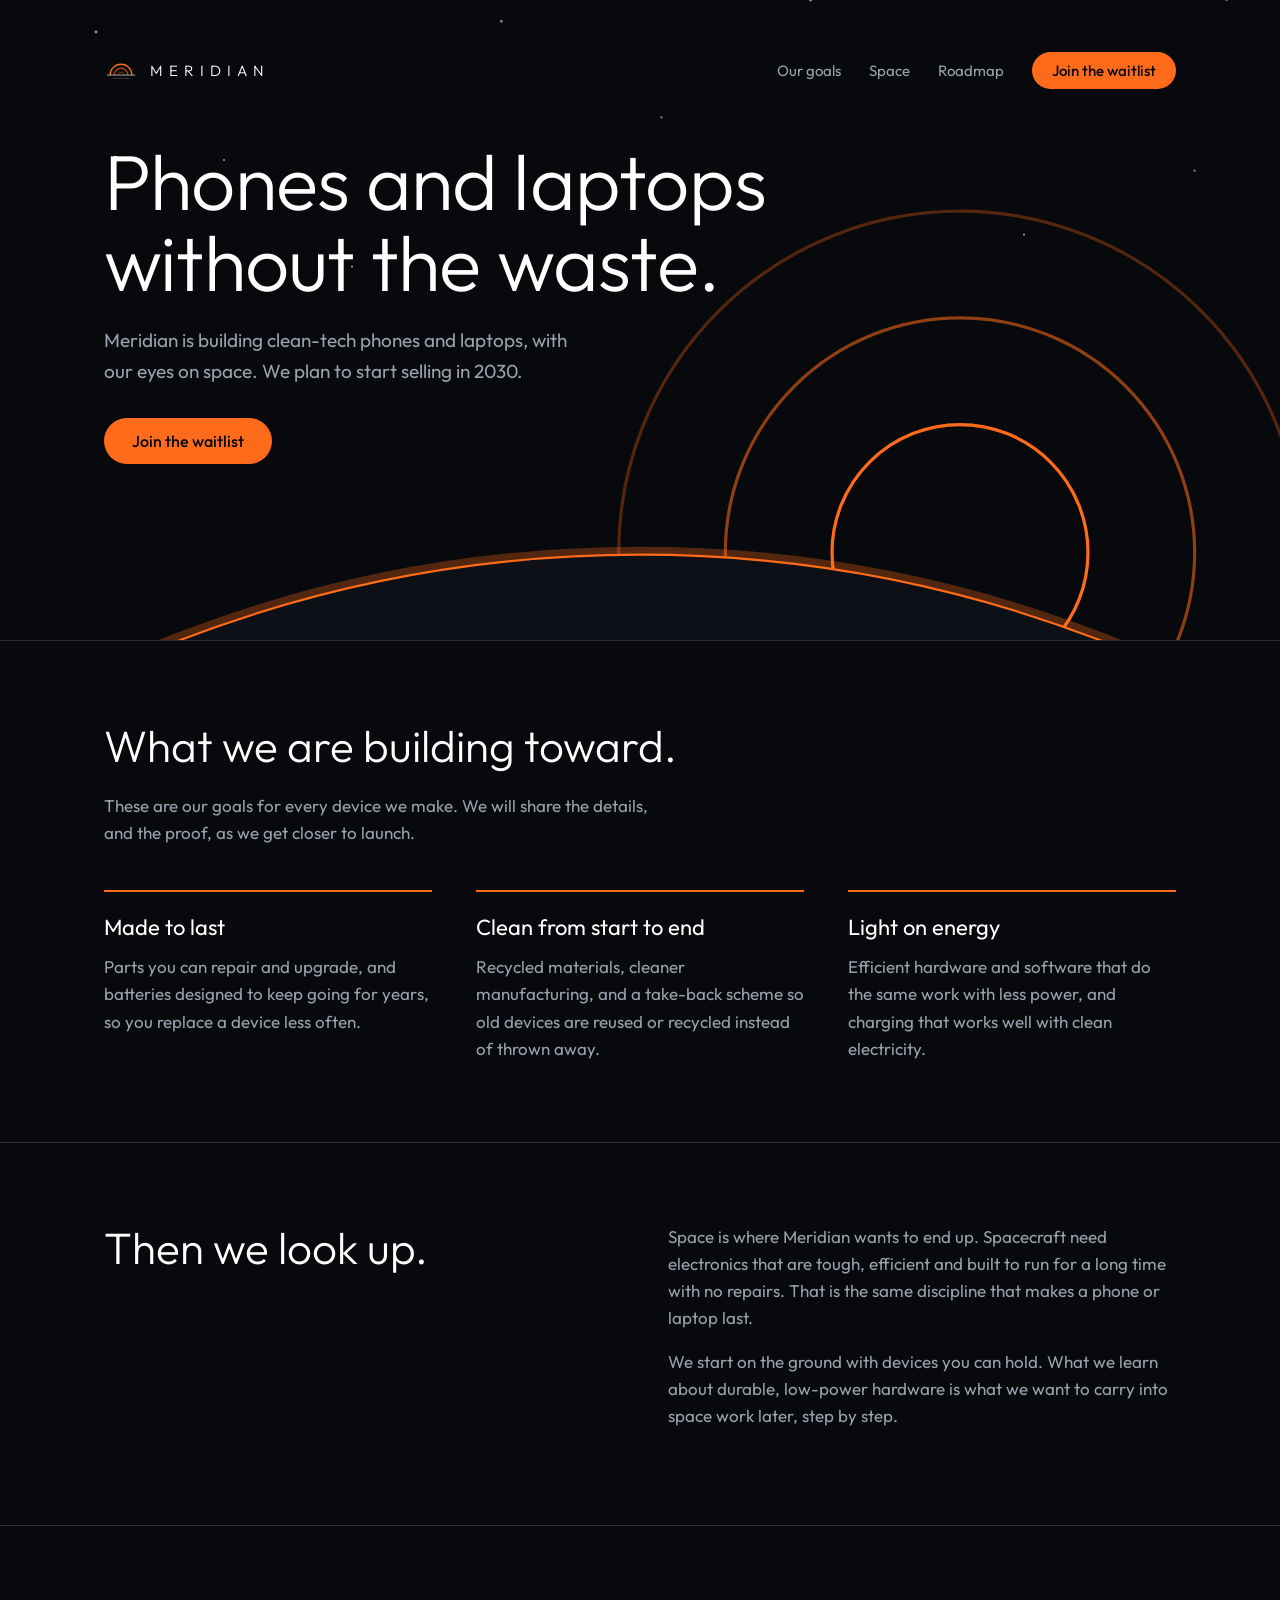
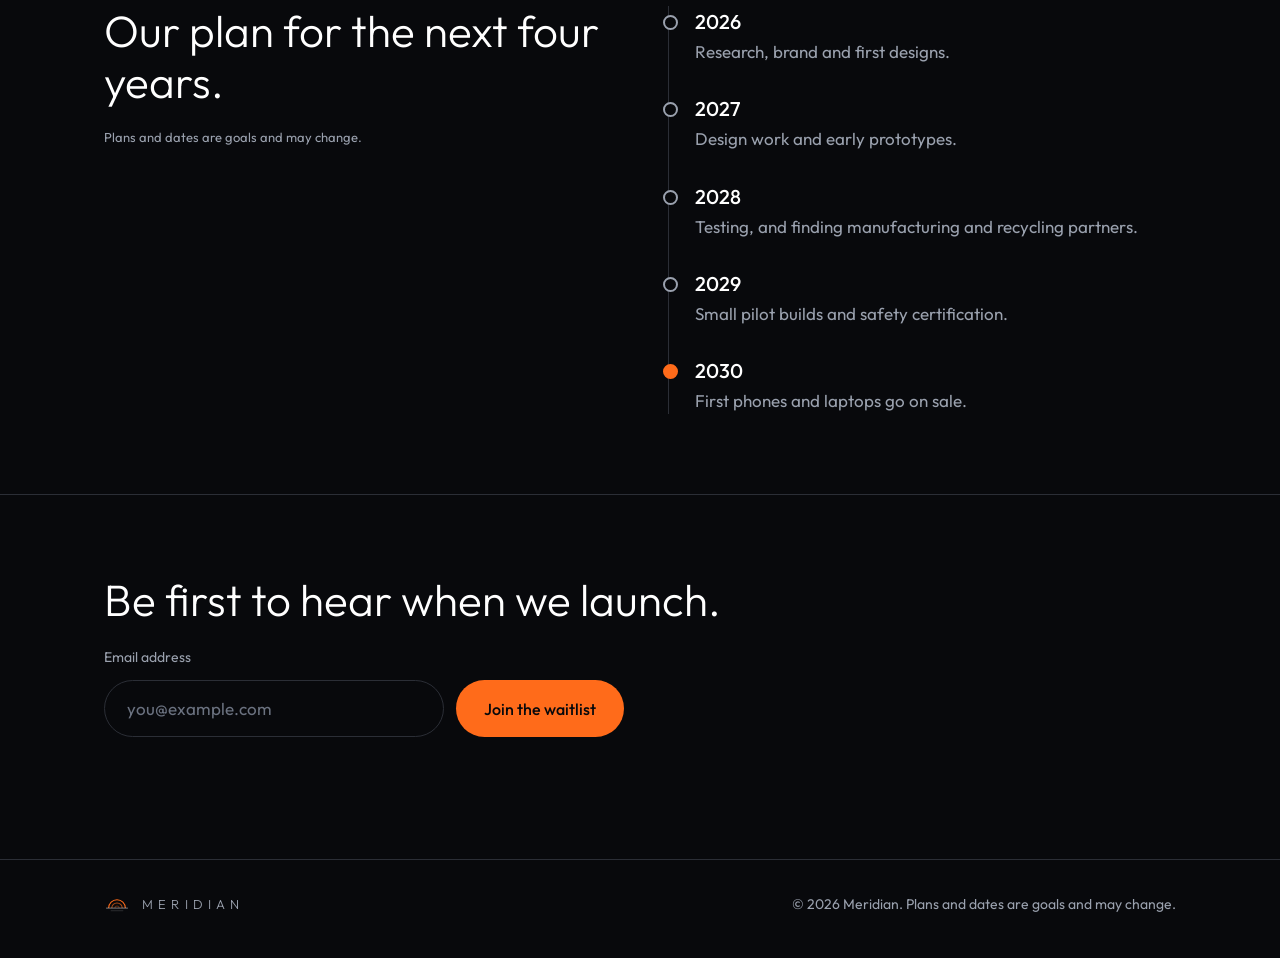
==== index.html @ 8d046bdb "Add files via upload" ====
<!doctype html>
<html lang="en">
<head>
<meta charset="utf-8">
<meta name="viewport" content="width=device-width, initial-scale=1, viewport-fit=cover">
<title>Meridian: clean-tech phones and laptops</title>
<meta name="description" content="Meridian is building clean-tech phones and laptops, with its eyes on space. First devices are planned for 2030.">
<link rel="icon" href="data:image/svg+xml,%3Csvg xmlns='http://www.w3.org/2000/svg' viewBox='0 0 100 100'%3E%3Crect width='100' height='100' rx='22' fill='%2308090C'/%3E%3Cpath d='M18 66A32 32 0 0 1 82 66' fill='none' stroke='%23FF6B1A' stroke-width='9'/%3E%3Cpath d='M34 66A16 16 0 0 1 66 66' fill='none' stroke='%23FF6B1A' stroke-opacity='.6' stroke-width='9'/%3E%3C/svg%3E">
<link rel="preconnect" href="https://fonts.googleapis.com">
<link rel="preconnect" href="https://fonts.gstatic.com" crossorigin>
<link href="https://fonts.googleapis.com/css2?family=Outfit:wght@300;400;500&display=swap" rel="stylesheet">
<style>
:root{--k:#08090C;--w:#fff;--o:#FF6B1A;--s:#9AA1AE;--line:#2B2E36;color-scheme:dark;box-sizing:border-box;padding-top:env(safe-area-inset-top,0px);padding-bottom:env(safe-area-inset-bottom,0px)}
html{scroll-padding-top:env(safe-area-inset-top,0px)}
*{box-sizing:border-box}
html{scroll-behavior:smooth}
body{margin:0;background:var(--k);color:var(--w);font:400 17px/1.6 'Outfit',system-ui,sans-serif}
a{color:inherit}
:focus-visible{outline:2px solid var(--o);outline-offset:3px}
.wrap{max-width:1120px;margin:0 auto;padding:0 24px}
.nav{display:flex;align-items:center;justify-content:space-between;padding:22px 0;position:relative;z-index:2}
.brand{display:flex;align-items:center;gap:12px;text-decoration:none;font-weight:300;letter-spacing:.4em;font-size:15px}
.brand svg{width:34px;height:34px}
.links{display:flex;align-items:center;gap:28px;font-size:15px;color:var(--s)}
.links a{text-decoration:none}.links a:hover{color:var(--w)}
.btn{display:inline-block;background:var(--o);color:var(--k);font:500 16px/1 'Outfit',sans-serif;padding:15px 28px;border:0;border-radius:999px;text-decoration:none;cursor:pointer}
.btn:hover{background:#ff8340}
.hero{position:relative;min-height:640px;overflow:hidden}
.hero>svg{position:absolute;inset:0;width:100%;height:100%}
.hero .wrap{position:relative;z-index:1;padding-top:30px}
h1{font-weight:300;font-size:clamp(40px,6.4vw,78px);line-height:1.04;margin:0 0 22px;letter-spacing:-.01em;max-width:700px}
.lead{color:var(--s);font-size:19px;max-width:480px;margin:0 0 32px}
.arc{stroke-dasharray:1;stroke-dashoffset:0;animation:draw 1.8s ease-out both}
@keyframes draw{from{stroke-dashoffset:1}to{stroke-dashoffset:0}}
@media (prefers-reduced-motion:reduce){.arc{animation:none}html{scroll-behavior:auto}}
section{padding:80px 0;border-top:1px solid var(--line)}
h2{font-weight:300;font-size:clamp(28px,4vw,44px);line-height:1.15;margin:0 0 20px;max-width:620px}
.intro{color:var(--s);max-width:560px;margin:0 0 44px}
.cols{display:grid;grid-template-columns:repeat(3,1fr);gap:44px}
.cols h3{font-weight:400;font-size:22px;margin:0 0 8px;padding-top:18px;border-top:2px solid var(--o)}
.cols p{color:var(--s);margin:0}
.two{display:grid;grid-template-columns:1fr 1fr;gap:56px;align-items:start}
.two p{color:var(--s);margin:0 0 16px;max-width:520px}
ol.tl{list-style:none;margin:0;padding:0 0 0 26px;border-left:1px solid var(--line)}
ol.tl li{position:relative;padding:0 0 28px}
ol.tl li:last-child{padding-bottom:0}
ol.tl li::before{content:"";position:absolute;left:-32px;top:9px;width:11px;height:11px;border-radius:50%;background:var(--k);border:2px solid var(--s)}
ol.tl li.go::before{background:var(--o);border-color:var(--o)}
ol.tl b{font-weight:500;font-size:20px;display:block}
ol.tl span{color:var(--s)}
form{display:flex;flex-wrap:wrap;gap:12px;max-width:520px}
label{flex:1 0 100%;color:var(--s);font-size:14px}
input[type=email]{flex:1 1 240px;background:transparent;border:1px solid var(--line);border-radius:999px;color:var(--w);font:inherit;padding:14px 22px}
input[type=email]::placeholder{color:#6B7280}
#msg{min-height:1.6em;margin-top:14px;color:var(--o)}
.note{color:var(--s);font-size:13px;margin:14px 0 0}
footer{border-top:1px solid var(--line);padding:32px 0 40px;color:var(--s);font-size:14px}
footer .wrap{display:flex;justify-content:space-between;align-items:center;gap:16px;flex-wrap:wrap}
@media (max-width:860px){.cols,.two{grid-template-columns:1fr;gap:32px}.links a:not(.btn){display:none}.hero{min-height:600px}}
</style>
</head>
<body>
<svg width="0" height="0" style="position:absolute" aria-hidden="true"><symbol id="mk" viewBox="0 0 100 100"><path d="M18 62A32 32 0 0 1 82 62" fill="none" stroke="#FF6B1A" stroke-width="4"/><path d="M30 62A20 20 0 0 1 70 62" fill="none" stroke="#FF6B1A" stroke-opacity=".65" stroke-width="4"/><path d="M42 62A8 8 0 0 1 58 62" fill="none" stroke="#FF6B1A" stroke-opacity=".35" stroke-width="4"/><line x1="8" y1="62" x2="92" y2="62" stroke="#fff" stroke-width="1.8"/><line x1="26" y1="72" x2="74" y2="72" stroke="#fff" stroke-opacity=".45" stroke-width="1.2"/></symbol></svg>

<div class="hero" id="top">
<svg viewBox="0 0 1200 640" preserveAspectRatio="xMidYMax slice" aria-hidden="true">
<g fill="#fff" fill-opacity=".55"><circle cx="90" cy="70" r="1.4"/><circle cx="210" cy="190" r="1"/><circle cx="470" cy="60" r="1.2"/><circle cx="620" cy="150" r="1"/><circle cx="760" cy="40" r="1.4"/><circle cx="1010" cy="90" r="1.2"/><circle cx="1120" cy="200" r="1"/><circle cx="960" cy="260" r="1"/><circle cx="330" cy="290" r="1"/><circle cx="1150" cy="40" r="1"/></g>
<g fill="none" stroke="#FF6B1A" stroke-width="3">
<circle class="arc" pathLength="1" cx="900" cy="558" r="320" stroke-opacity=".3"/>
<circle class="arc" pathLength="1" cx="900" cy="558" r="220" stroke-opacity=".55"/>
<circle class="arc" pathLength="1" cx="900" cy="558" r="120"/>
</g>
<circle cx="600" cy="1760" r="1200" fill="#0D1016"/>
<circle cx="600" cy="1760" r="1200" fill="none" stroke="#FF6B1A" stroke-width="2"/>
<circle cx="600" cy="1760" r="1204" fill="none" stroke="#FF6B1A" stroke-opacity=".3" stroke-width="7"/>
</svg>
<header class="wrap"><div class="nav">
<a class="brand" href="#top" aria-label="Meridian home"><svg><use href="#mk"/></svg>MERIDIAN</a>
<nav class="links" aria-label="Main"><a href="#goals">Our goals</a><a href="#space">Space</a><a href="#roadmap">Roadmap</a><a class="btn" href="#join" style="padding:11px 20px;font-size:15px">Join the waitlist</a></nav>
</div></header>
<div class="wrap">
<h1>Phones and laptops without the waste.</h1>
<p class="lead">Meridian is building clean-tech phones and laptops, with our eyes on space. We plan to start selling in 2030.</p>
<a class="btn" href="#join">Join the waitlist</a>
</div>
</div>

<main>
<section id="goals"><div class="wrap">
<h2>What we are building toward.</h2>
<p class="intro">These are our goals for every device we make. We will share the details, and the proof, as we get closer to launch.</p>
<div class="cols">
<div><h3>Made to last</h3><p>Parts you can repair and upgrade, and batteries designed to keep going for years, so you replace a device less often.</p></div>
<div><h3>Clean from start to end</h3><p>Recycled materials, cleaner manufacturing, and a take-back scheme so old devices are reused or recycled instead of thrown away.</p></div>
<div><h3>Light on energy</h3><p>Efficient hardware and software that do the same work with less power, and charging that works well with clean electricity.</p></div>
</div>
</div></section>

<section id="space"><div class="wrap two">
<div><h2>Then we look up.</h2></div>
<div>
<p>Space is where Meridian wants to end up. Spacecraft need electronics that are tough, efficient and built to run for a long time with no repairs. That is the same discipline that makes a phone or laptop last.</p>
<p>We start on the ground with devices you can hold. What we learn about durable, low-power hardware is what we want to carry into space work later, step by step.</p>
</div>
</div></section>

<section id="roadmap"><div class="wrap two">
<div><h2>Our plan for the next four years.</h2><p class="note" style="margin-top:0">Plans and dates are goals and may change.</p></div>
<ol class="tl">
<li><b>2026</b><span>Research, brand and first designs.</span></li>
<li><b>2027</b><span>Design work and early prototypes.</span></li>
<li><b>2028</b><span>Testing, and finding manufacturing and recycling partners.</span></li>
<li><b>2029</b><span>Small pilot builds and safety certification.</span></li>
<li class="go"><b>2030</b><span>First phones and laptops go on sale.</span></li>
</ol>
</div></section>

<section id="join"><div class="wrap">
<h2>Be first to hear when we launch.</h2>
<form id="f">
<label for="em">Email address</label>
<input id="em" type="email" placeholder="you@example.com" required autocomplete="email">
<button class="btn" type="submit">Join the waitlist</button>
</form>
<div id="msg" role="status" aria-live="polite"></div>
</div></section>
</main>

<footer><div class="wrap">
<a class="brand" href="#top" style="font-size:13px"><svg style="width:26px;height:26px"><use href="#mk"/></svg>MERIDIAN</a>
<span>&copy; 2026 Meridian. Plans and dates are goals and may change.</span>
</div></footer>

<script>
// Waitlist form: this only shows a message in the browser. To collect real emails,
// point the form at a form service (for example Formspree) or your own backend.
document.getElementById('f').addEventListener('submit',function(e){
  e.preventDefault();
  var em=document.getElementById('em');
  document.getElementById('msg').textContent='You are on the list. We will write to '+em.value+' when we are ready to launch.';
  this.reset();
});
</script>
</body>
</html>
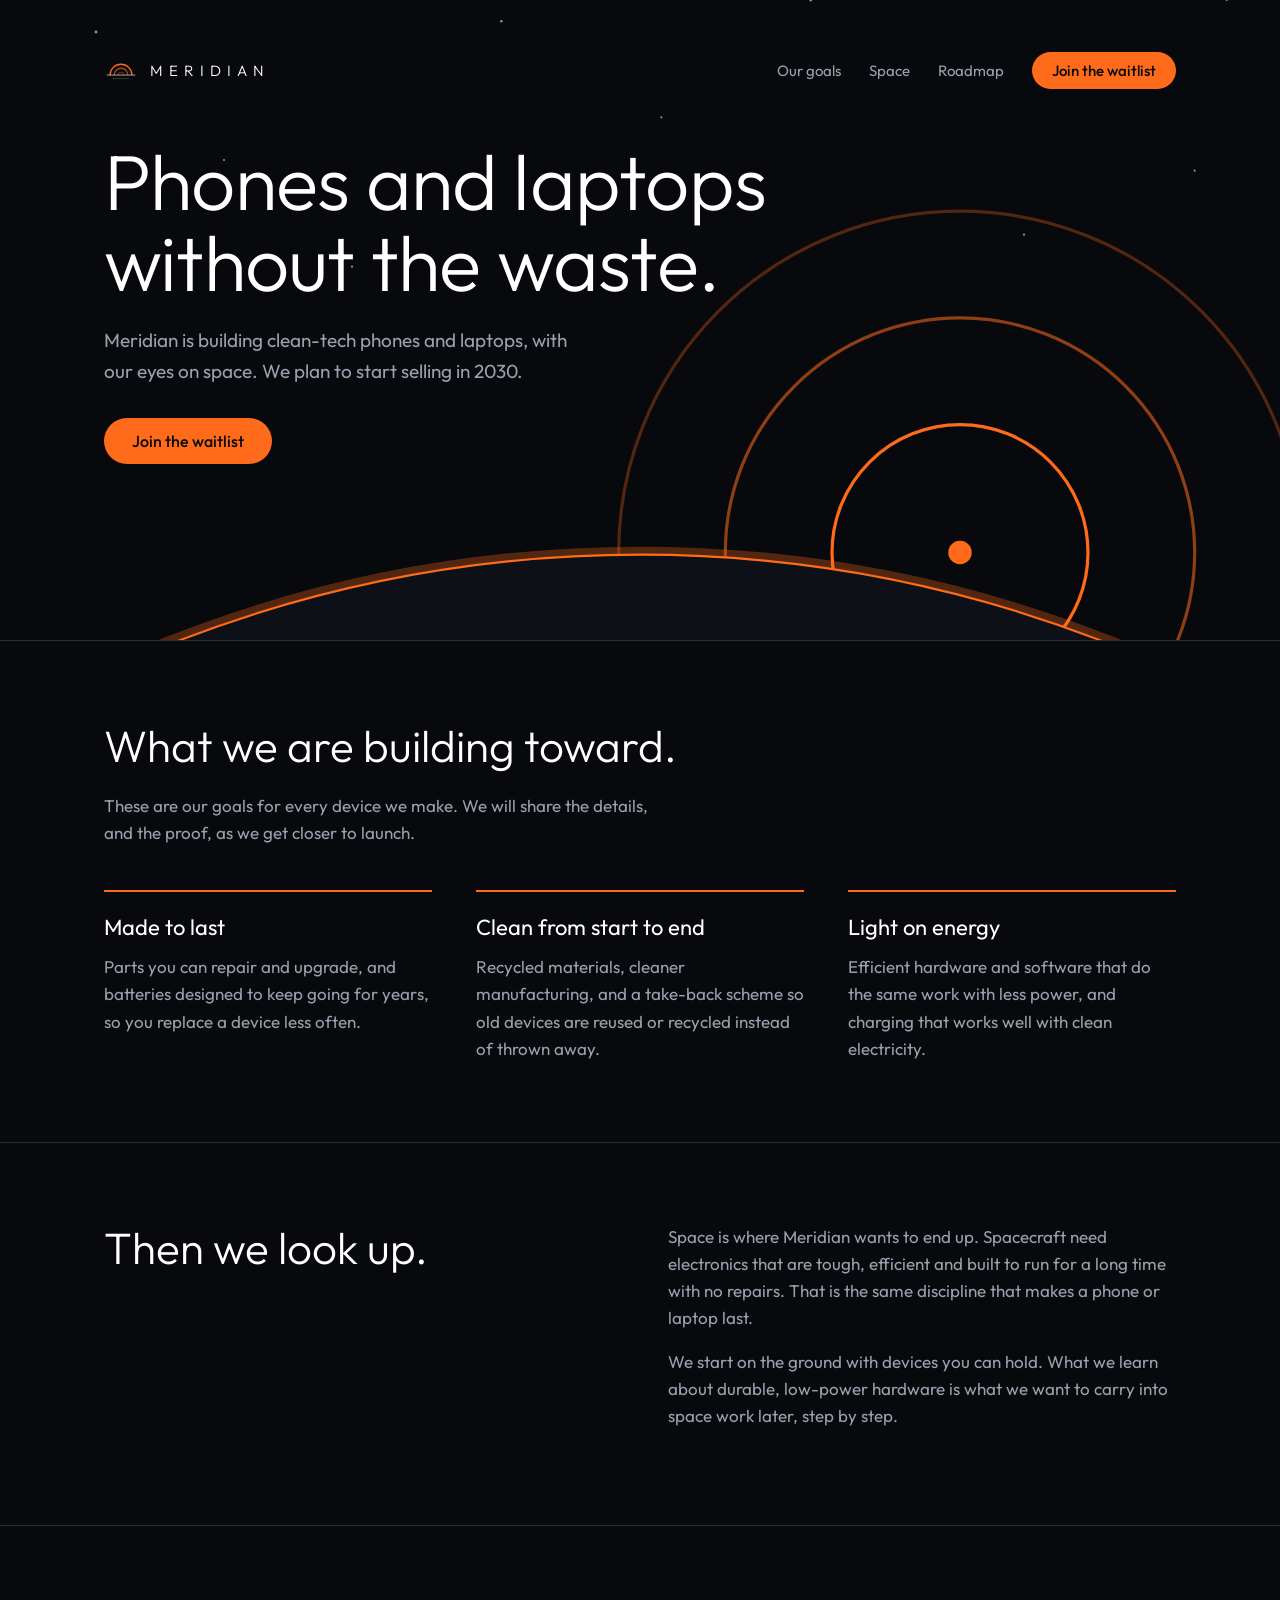
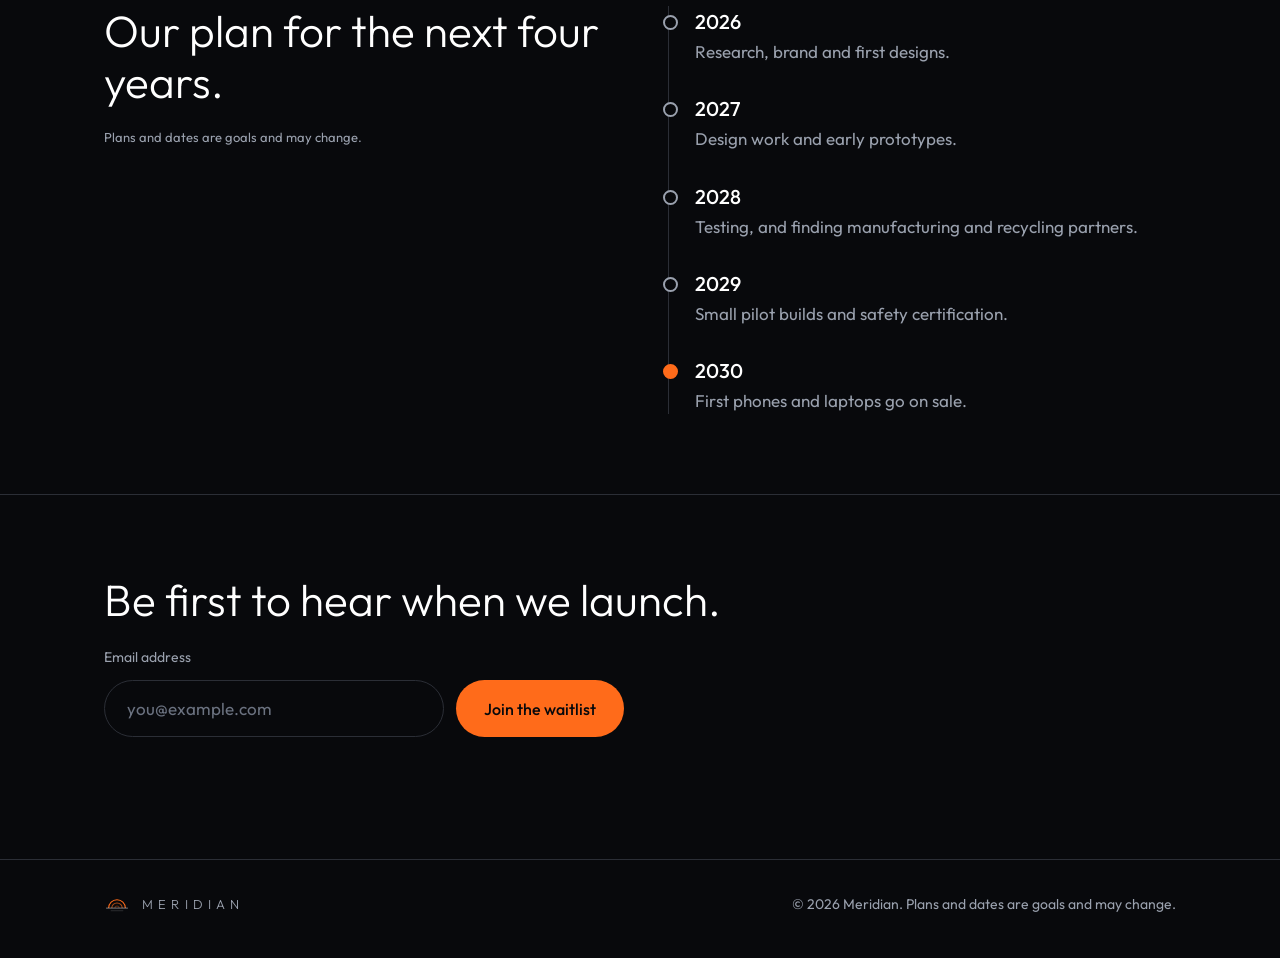
==== commit 1dc47f04: "Add files via upload" ====
--- a/index.html
+++ b/index.html
@@ -24,20 +24,20 @@
 .links{display:flex;align-items:center;gap:28px;font-size:15px;color:var(--s)}
 .links a{text-decoration:none}.links a:hover{color:var(--w)}
 .btn{display:inline-block;background:var(--o);color:var(--k);font:500 16px/1 'Outfit',sans-serif;padding:15px 28px;border:0;border-radius:999px;text-decoration:none;cursor:pointer}
-.btn:hover{background:#ff8340}
+.btn{transition:transform .25s,box-shadow .25s,background .25s}.btn:hover{background:#ff8340;transform:translateY(-2px);box-shadow:0 8px 24px rgba(255,107,26,.35)}.btn:disabled{opacity:.6;cursor:default;transform:none;box-shadow:none}
 .hero{position:relative;min-height:640px;overflow:hidden}
 .hero>svg{position:absolute;inset:0;width:100%;height:100%}
 .hero .wrap{position:relative;z-index:1;padding-top:30px}
 h1{font-weight:300;font-size:clamp(40px,6.4vw,78px);line-height:1.04;margin:0 0 22px;letter-spacing:-.01em;max-width:700px}
 .lead{color:var(--s);font-size:19px;max-width:480px;margin:0 0 32px}
-.arc{stroke-dasharray:1;stroke-dashoffset:0;animation:draw 1.8s ease-out both}
+.arc{stroke-dasharray:1;stroke-dashoffset:0;animation:draw 1.8s ease-out both,breathe 5s ease-in-out 2s infinite}@keyframes breathe{0%,100%{opacity:1}50%{opacity:.5}}
 @keyframes draw{from{stroke-dashoffset:1}to{stroke-dashoffset:0}}
-@media (prefers-reduced-motion:reduce){.arc{animation:none}html{scroll-behavior:auto}}
+@media (prefers-reduced-motion:reduce){*{animation:none!important;transition:none!important}.rise{opacity:1;transform:none}.done circle,.done path{stroke-dashoffset:0}html{scroll-behavior:auto}}
 section{padding:80px 0;border-top:1px solid var(--line)}
 h2{font-weight:300;font-size:clamp(28px,4vw,44px);line-height:1.15;margin:0 0 20px;max-width:620px}
 .intro{color:var(--s);max-width:560px;margin:0 0 44px}
 .cols{display:grid;grid-template-columns:repeat(3,1fr);gap:44px}
-.cols h3{font-weight:400;font-size:22px;margin:0 0 8px;padding-top:18px;border-top:2px solid var(--o)}
+.cols h3{font-weight:400;font-size:22px;margin:0 0 8px;padding-top:18px;border-top:2px solid var(--line);position:relative}.cols h3::before{content:"";position:absolute;left:0;top:-2px;height:2px;width:0;background:var(--o);transition:width 1s .3s ease-out}.cols>div.in h3::before{width:100%}
 .cols p{color:var(--s);margin:0}
 .two{display:grid;grid-template-columns:1fr 1fr;gap:56px;align-items:start}
 .two p{color:var(--s);margin:0 0 16px;max-width:520px}
@@ -56,6 +56,29 @@
 .note{color:var(--s);font-size:13px;margin:14px 0 0}
 footer{border-top:1px solid var(--line);padding:32px 0 40px;color:var(--s);font-size:14px}
 footer .wrap{display:flex;justify-content:space-between;align-items:center;gap:16px;flex-wrap:wrap}
+.nav{animation:fade 1s both}
+.hero h1,.hero .lead,.hero .wrap>.btn{animation:up .9s cubic-bezier(.2,.7,.2,1) both}
+.hero h1{animation-delay:.25s}.hero .lead{animation-delay:.45s}.hero .wrap>.btn{animation-delay:.65s}
+@keyframes up{from{opacity:0;transform:translateY(26px)}to{opacity:1;transform:none}}
+@keyframes fade{from{opacity:0}to{opacity:1}}
+.stars circle{animation:tw 3.6s ease-in-out infinite}.stars circle:nth-child(odd){animation-delay:1.2s}.stars circle:nth-child(3n){animation-delay:2.2s}
+@keyframes tw{0%,100%{opacity:.2}50%{opacity:1}}
+.sunglow{animation:glow 3s ease-in-out infinite}
+@keyframes glow{0%,100%{opacity:.85}50%{opacity:1}}
+.ping{transform-box:fill-box;transform-origin:center;animation:ping 3s ease-out infinite}
+@keyframes ping{0%{transform:scale(1);opacity:.8}100%{transform:scale(5);opacity:0}}
+.rise{opacity:0;transform:translateY(26px);transition:opacity .8s cubic-bezier(.2,.7,.2,1),transform .8s cubic-bezier(.2,.7,.2,1);transition-delay:var(--d,0s)}
+.rise.in{opacity:1;transform:none}
+ol.tl li.go::before{animation:dot 2s ease-out infinite}
+@keyframes dot{0%{box-shadow:0 0 0 0 rgba(255,107,26,.6)}100%{box-shadow:0 0 0 14px rgba(255,107,26,0)}}
+form.hide{display:none}
+.done{display:none;align-items:center;gap:18px}
+.done.show{display:flex;animation:up .6s both}
+.done svg{width:68px;height:68px;flex:none}
+.done circle,.done path{stroke-dasharray:1;stroke-dashoffset:1;animation:draw .8s .1s forwards}
+.done path{animation-duration:.5s;animation-delay:.7s}
+.done b{display:block;font-weight:400;font-size:30px;line-height:1.2}
+.done span{color:var(--s)}
 @media (max-width:860px){.cols,.two{grid-template-columns:1fr;gap:32px}.links a:not(.btn){display:none}.hero{min-height:600px}}
 </style>
 </head>
@@ -64,12 +87,14 @@
 
 <div class="hero" id="top">
 <svg viewBox="0 0 1200 640" preserveAspectRatio="xMidYMax slice" aria-hidden="true">
-<g fill="#fff" fill-opacity=".55"><circle cx="90" cy="70" r="1.4"/><circle cx="210" cy="190" r="1"/><circle cx="470" cy="60" r="1.2"/><circle cx="620" cy="150" r="1"/><circle cx="760" cy="40" r="1.4"/><circle cx="1010" cy="90" r="1.2"/><circle cx="1120" cy="200" r="1"/><circle cx="960" cy="260" r="1"/><circle cx="330" cy="290" r="1"/><circle cx="1150" cy="40" r="1"/></g>
+<g class="stars" fill="#fff" fill-opacity=".55"><circle cx="90" cy="70" r="1.4"/><circle cx="210" cy="190" r="1"/><circle cx="470" cy="60" r="1.2"/><circle cx="620" cy="150" r="1"/><circle cx="760" cy="40" r="1.4"/><circle cx="1010" cy="90" r="1.2"/><circle cx="1120" cy="200" r="1"/><circle cx="960" cy="260" r="1"/><circle cx="330" cy="290" r="1"/><circle cx="1150" cy="40" r="1"/></g>
 <g fill="none" stroke="#FF6B1A" stroke-width="3">
 <circle class="arc" pathLength="1" cx="900" cy="558" r="320" stroke-opacity=".3"/>
 <circle class="arc" pathLength="1" cx="900" cy="558" r="220" stroke-opacity=".55"/>
 <circle class="arc" pathLength="1" cx="900" cy="558" r="120"/>
 </g>
+<circle class="ping" cx="900" cy="558" r="10" fill="none" stroke="#FF6B1A" stroke-width="2"/>
+<circle class="sunglow" cx="900" cy="558" r="10" fill="#FF6B1A"/>
 <circle cx="600" cy="1760" r="1200" fill="#0D1016"/>
 <circle cx="600" cy="1760" r="1200" fill="none" stroke="#FF6B1A" stroke-width="2"/>
 <circle cx="600" cy="1760" r="1204" fill="none" stroke="#FF6B1A" stroke-opacity=".3" stroke-width="7"/>
@@ -119,10 +144,11 @@
 <h2>Be first to hear when we launch.</h2>
 <form id="f">
 <label for="em">Email address</label>
-<input id="em" type="email" placeholder="you@example.com" required autocomplete="email">
+<input id="em" name="email" type="email" placeholder="you@example.com" required autocomplete="email">
 <button class="btn" type="submit">Join the waitlist</button>
 </form>
 <div id="msg" role="status" aria-live="polite"></div>
+<div class="done" id="done" role="status" aria-live="polite"><svg viewBox="0 0 64 64" aria-hidden="true"><circle cx="32" cy="32" r="28" pathLength="1" fill="none" stroke="#FF6B1A" stroke-width="3"/><path d="M20 33l8 8 16-17" pathLength="1" fill="none" stroke="#FF6B1A" stroke-width="4" stroke-linecap="round" stroke-linejoin="round"/></svg><div><b>Submitted</b><span>Thank you. We will only email you about the launch.</span></div></div>
 </div></section>
 </main>
 
@@ -132,14 +158,44 @@
 </div></footer>
 
 <script>
-// Waitlist form: this only shows a message in the browser. To collect real emails,
-// point the form at a form service (for example Formspree) or your own backend.
-document.getElementById('f').addEventListener('submit',function(e){
+// 1) Create a free form at formspree.io, 2) paste its address below in place of YOUR_FORM_ID.
+var FORM_URL = 'https://formspree.io/f/xaeeejyp';
+
+document.getElementById('f').addEventListener('submit', async function (e) {
   e.preventDefault();
-  var em=document.getElementById('em');
-  document.getElementById('msg').textContent='You are on the list. We will write to '+em.value+' when we are ready to launch.';
-  this.reset();
+  var form = this, msg = document.getElementById('msg'), btn = form.querySelector('button');
+  if (FORM_URL.indexOf('YOUR_FORM_ID') !== -1) {
+    console.warn('Form not connected: replace YOUR_FORM_ID with your Formspree form ID.');
+    msg.textContent = 'Signups are not open yet. Please check back soon.';
+    return;
+  }
+  btn.disabled = true; btn.textContent = 'Sending...'; msg.textContent = '';
+  try {
+    var r = await fetch(FORM_URL, { method: 'POST', headers: { 'Accept': 'application/json' }, body: new FormData(form) });
+    if (r.ok) {
+      form.reset(); form.classList.add('hide');
+      document.getElementById('done').classList.add('show');
+      return;
+    }
+    msg.textContent = 'Something went wrong. Please try again.';
+  } catch (err) { msg.textContent = 'Something went wrong. Please try again.'; }
+  btn.disabled = false; btn.textContent = 'Join the waitlist';
 });
+
+// Scroll animations (skipped if the visitor prefers reduced motion)
+(function () {
+  if (matchMedia('(prefers-reduced-motion:reduce)').matches || !('IntersectionObserver' in window)) return;
+  var io = new IntersectionObserver(function (en) {
+    en.forEach(function (x) { if (x.isIntersecting) { x.target.classList.add('in'); io.unobserve(x.target); } });
+  }, { threshold: 0.15 });
+  document.querySelectorAll('.wrap>h2,.intro,.cols>div,.two>div,ol.tl li,#join form').forEach(function (el) {
+    el.classList.add('rise');
+    el.style.setProperty('--d', (Array.prototype.indexOf.call(el.parentNode.children, el) * 0.12) + 's');
+    io.observe(el);
+  });
+  var art = document.querySelector('.hero>svg');
+  addEventListener('scroll', function () { art.style.transform = 'translateY(' + Math.min(scrollY * 0.25, 160) + 'px)'; }, { passive: true });
+})();
 </script>
 </body>
 </html>
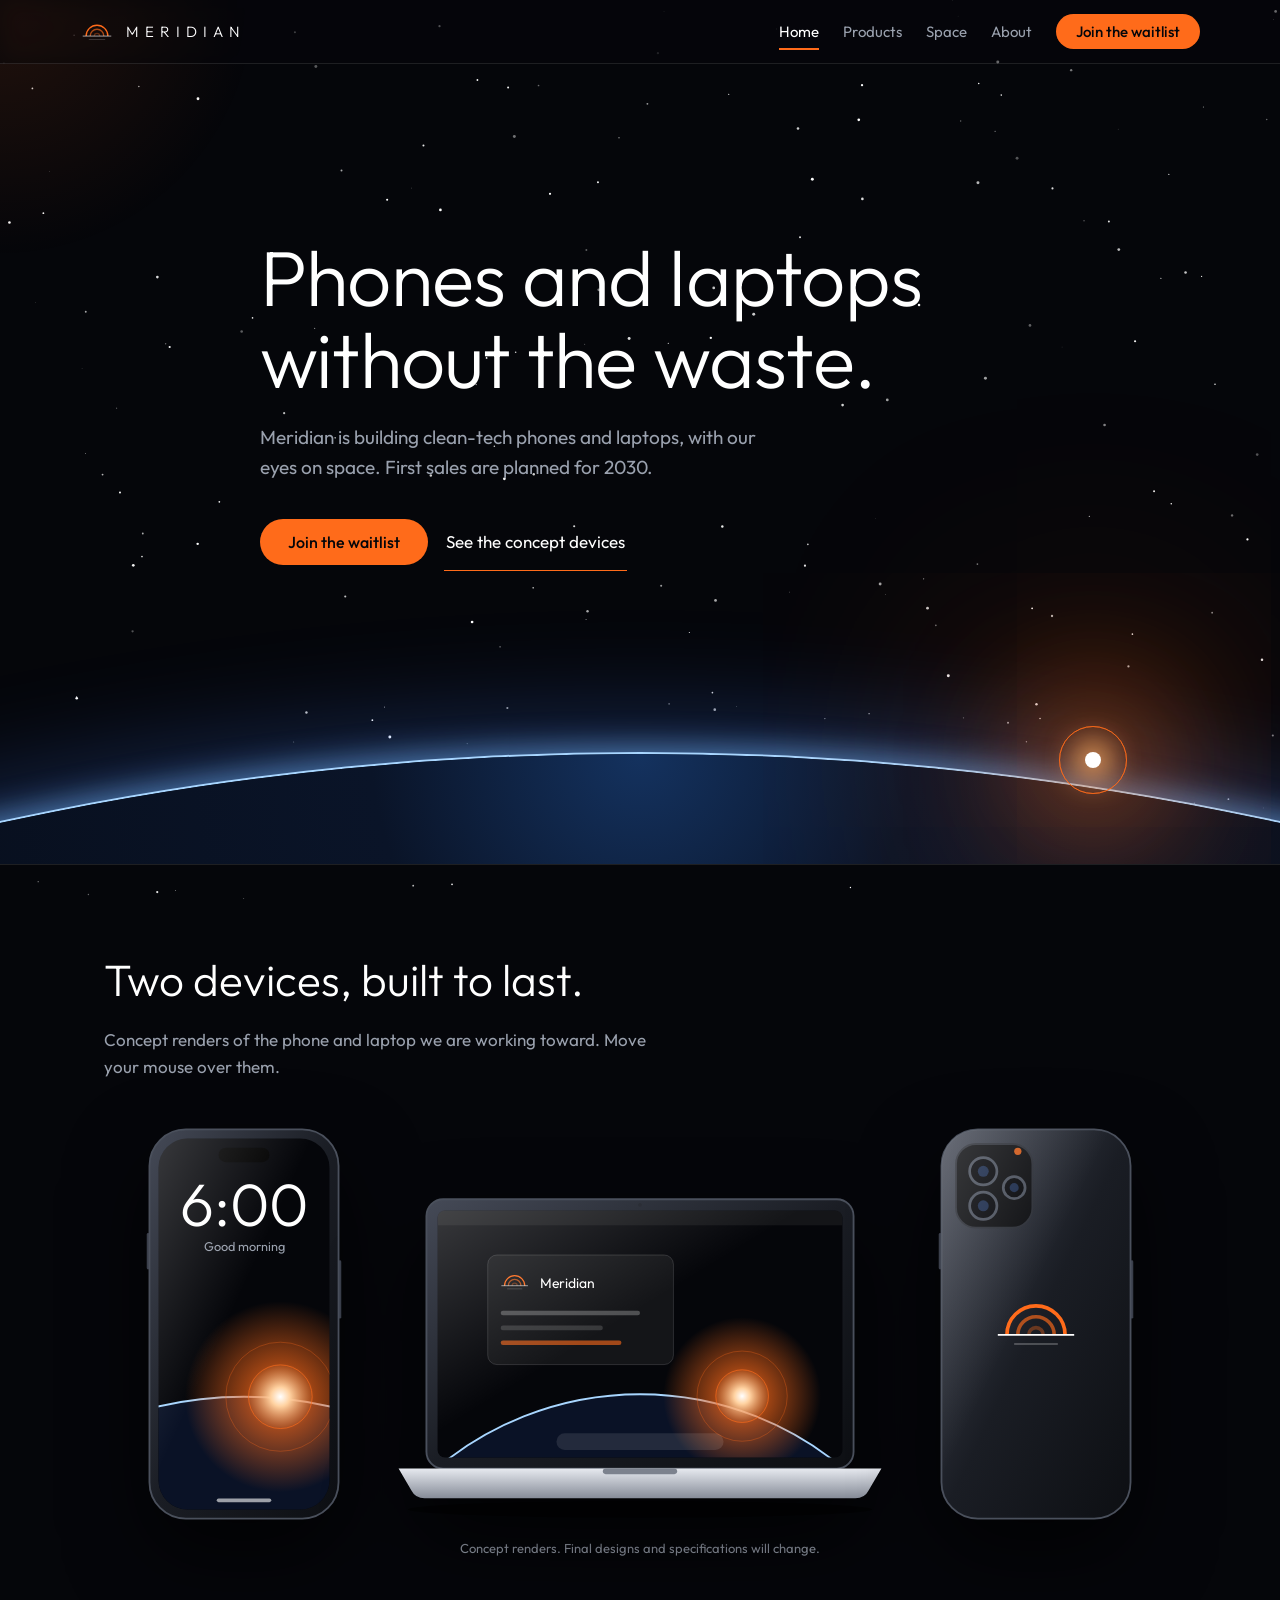
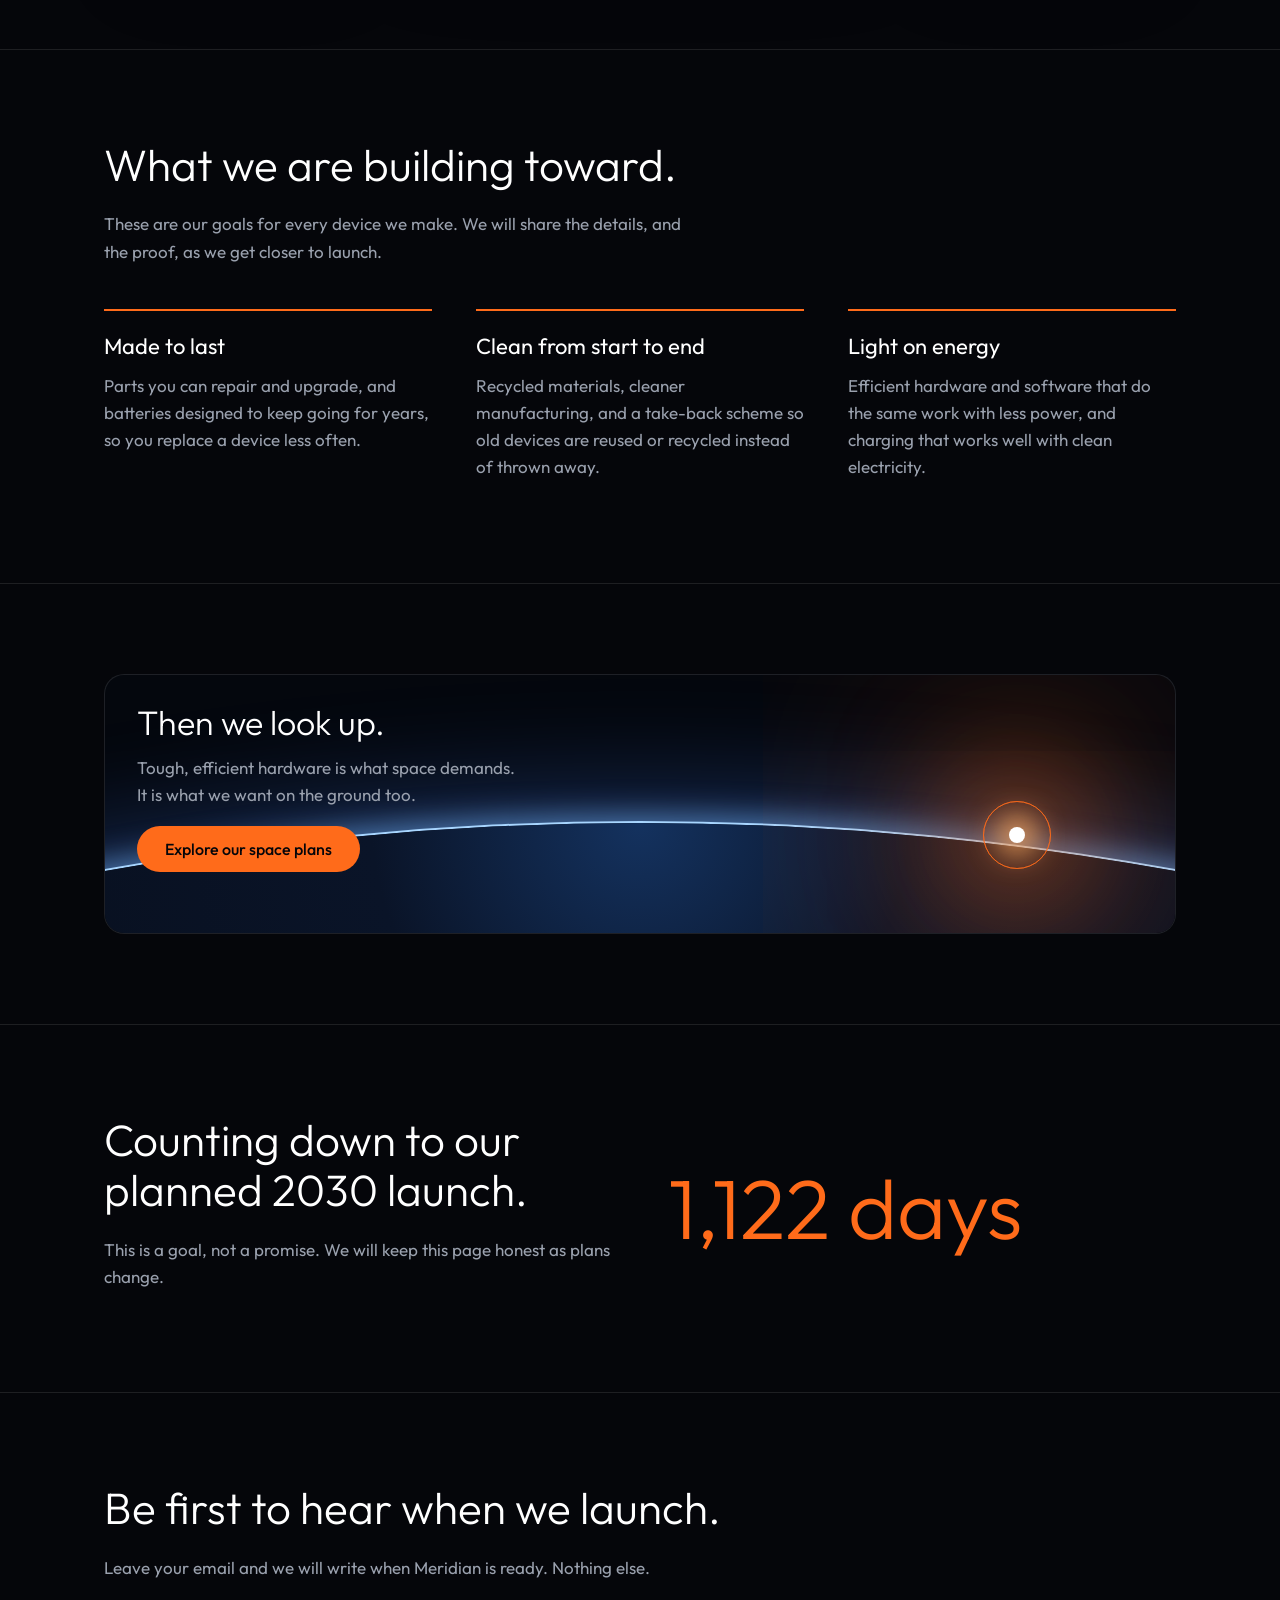
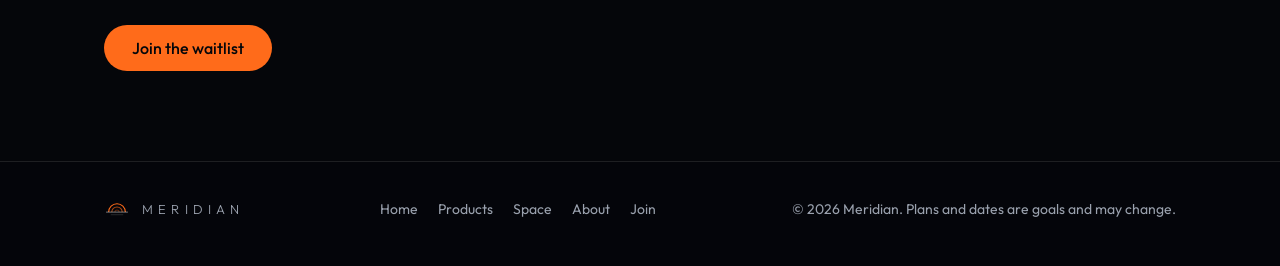
==== commit ff450cdb: "Add files via upload" ====
--- a/index.html
+++ b/index.html
@@ -2,200 +2,33 @@
 <html lang="en">
 <head>
 <meta charset="utf-8">
-<meta name="viewport" content="width=device-width, initial-scale=1, viewport-fit=cover">
+<meta name="viewport" content="width=device-width, initial-scale=1">
 <title>Meridian: clean-tech phones and laptops</title>
-<meta name="description" content="Meridian is building clean-tech phones and laptops, with its eyes on space. First devices are planned for 2030.">
+<meta name="description" content="Meridian is building clean-tech phones and laptops, with its eyes on space. First sales are planned for 2030.">
 <link rel="icon" href="data:image/svg+xml,%3Csvg xmlns='http://www.w3.org/2000/svg' viewBox='0 0 100 100'%3E%3Crect width='100' height='100' rx='22' fill='%2308090C'/%3E%3Cpath d='M18 66A32 32 0 0 1 82 66' fill='none' stroke='%23FF6B1A' stroke-width='9'/%3E%3Cpath d='M34 66A16 16 0 0 1 66 66' fill='none' stroke='%23FF6B1A' stroke-opacity='.6' stroke-width='9'/%3E%3C/svg%3E">
 <link rel="preconnect" href="https://fonts.googleapis.com">
 <link rel="preconnect" href="https://fonts.gstatic.com" crossorigin>
 <link href="https://fonts.googleapis.com/css2?family=Outfit:wght@300;400;500&display=swap" rel="stylesheet">
-<style>
-:root{--k:#08090C;--w:#fff;--o:#FF6B1A;--s:#9AA1AE;--line:#2B2E36;color-scheme:dark;box-sizing:border-box;padding-top:env(safe-area-inset-top,0px);padding-bottom:env(safe-area-inset-bottom,0px)}
-html{scroll-padding-top:env(safe-area-inset-top,0px)}
-*{box-sizing:border-box}
-html{scroll-behavior:smooth}
-body{margin:0;background:var(--k);color:var(--w);font:400 17px/1.6 'Outfit',system-ui,sans-serif}
-a{color:inherit}
-:focus-visible{outline:2px solid var(--o);outline-offset:3px}
-.wrap{max-width:1120px;margin:0 auto;padding:0 24px}
-.nav{display:flex;align-items:center;justify-content:space-between;padding:22px 0;position:relative;z-index:2}
-.brand{display:flex;align-items:center;gap:12px;text-decoration:none;font-weight:300;letter-spacing:.4em;font-size:15px}
-.brand svg{width:34px;height:34px}
-.links{display:flex;align-items:center;gap:28px;font-size:15px;color:var(--s)}
-.links a{text-decoration:none}.links a:hover{color:var(--w)}
-.btn{display:inline-block;background:var(--o);color:var(--k);font:500 16px/1 'Outfit',sans-serif;padding:15px 28px;border:0;border-radius:999px;text-decoration:none;cursor:pointer}
-.btn{transition:transform .25s,box-shadow .25s,background .25s}.btn:hover{background:#ff8340;transform:translateY(-2px);box-shadow:0 8px 24px rgba(255,107,26,.35)}.btn:disabled{opacity:.6;cursor:default;transform:none;box-shadow:none}
-.hero{position:relative;min-height:640px;overflow:hidden}
-.hero>svg{position:absolute;inset:0;width:100%;height:100%}
-.hero .wrap{position:relative;z-index:1;padding-top:30px}
-h1{font-weight:300;font-size:clamp(40px,6.4vw,78px);line-height:1.04;margin:0 0 22px;letter-spacing:-.01em;max-width:700px}
-.lead{color:var(--s);font-size:19px;max-width:480px;margin:0 0 32px}
-.arc{stroke-dasharray:1;stroke-dashoffset:0;animation:draw 1.8s ease-out both,breathe 5s ease-in-out 2s infinite}@keyframes breathe{0%,100%{opacity:1}50%{opacity:.5}}
-@keyframes draw{from{stroke-dashoffset:1}to{stroke-dashoffset:0}}
-@media (prefers-reduced-motion:reduce){*{animation:none!important;transition:none!important}.rise{opacity:1;transform:none}.done circle,.done path{stroke-dashoffset:0}html{scroll-behavior:auto}}
-section{padding:80px 0;border-top:1px solid var(--line)}
-h2{font-weight:300;font-size:clamp(28px,4vw,44px);line-height:1.15;margin:0 0 20px;max-width:620px}
-.intro{color:var(--s);max-width:560px;margin:0 0 44px}
-.cols{display:grid;grid-template-columns:repeat(3,1fr);gap:44px}
-.cols h3{font-weight:400;font-size:22px;margin:0 0 8px;padding-top:18px;border-top:2px solid var(--line);position:relative}.cols h3::before{content:"";position:absolute;left:0;top:-2px;height:2px;width:0;background:var(--o);transition:width 1s .3s ease-out}.cols>div.in h3::before{width:100%}
-.cols p{color:var(--s);margin:0}
-.two{display:grid;grid-template-columns:1fr 1fr;gap:56px;align-items:start}
-.two p{color:var(--s);margin:0 0 16px;max-width:520px}
-ol.tl{list-style:none;margin:0;padding:0 0 0 26px;border-left:1px solid var(--line)}
-ol.tl li{position:relative;padding:0 0 28px}
-ol.tl li:last-child{padding-bottom:0}
-ol.tl li::before{content:"";position:absolute;left:-32px;top:9px;width:11px;height:11px;border-radius:50%;background:var(--k);border:2px solid var(--s)}
-ol.tl li.go::before{background:var(--o);border-color:var(--o)}
-ol.tl b{font-weight:500;font-size:20px;display:block}
-ol.tl span{color:var(--s)}
-form{display:flex;flex-wrap:wrap;gap:12px;max-width:520px}
-label{flex:1 0 100%;color:var(--s);font-size:14px}
-input[type=email]{flex:1 1 240px;background:transparent;border:1px solid var(--line);border-radius:999px;color:var(--w);font:inherit;padding:14px 22px}
-input[type=email]::placeholder{color:#6B7280}
-#msg{min-height:1.6em;margin-top:14px;color:var(--o)}
-.note{color:var(--s);font-size:13px;margin:14px 0 0}
-footer{border-top:1px solid var(--line);padding:32px 0 40px;color:var(--s);font-size:14px}
-footer .wrap{display:flex;justify-content:space-between;align-items:center;gap:16px;flex-wrap:wrap}
-.nav{animation:fade 1s both}
-.hero h1,.hero .lead,.hero .wrap>.btn{animation:up .9s cubic-bezier(.2,.7,.2,1) both}
-.hero h1{animation-delay:.25s}.hero .lead{animation-delay:.45s}.hero .wrap>.btn{animation-delay:.65s}
-@keyframes up{from{opacity:0;transform:translateY(26px)}to{opacity:1;transform:none}}
-@keyframes fade{from{opacity:0}to{opacity:1}}
-.stars circle{animation:tw 3.6s ease-in-out infinite}.stars circle:nth-child(odd){animation-delay:1.2s}.stars circle:nth-child(3n){animation-delay:2.2s}
-@keyframes tw{0%,100%{opacity:.2}50%{opacity:1}}
-.sunglow{animation:glow 3s ease-in-out infinite}
-@keyframes glow{0%,100%{opacity:.85}50%{opacity:1}}
-.ping{transform-box:fill-box;transform-origin:center;animation:ping 3s ease-out infinite}
-@keyframes ping{0%{transform:scale(1);opacity:.8}100%{transform:scale(5);opacity:0}}
-.rise{opacity:0;transform:translateY(26px);transition:opacity .8s cubic-bezier(.2,.7,.2,1),transform .8s cubic-bezier(.2,.7,.2,1);transition-delay:var(--d,0s)}
-.rise.in{opacity:1;transform:none}
-ol.tl li.go::before{animation:dot 2s ease-out infinite}
-@keyframes dot{0%{box-shadow:0 0 0 0 rgba(255,107,26,.6)}100%{box-shadow:0 0 0 14px rgba(255,107,26,0)}}
-form.hide{display:none}
-.done{display:none;align-items:center;gap:18px}
-.done.show{display:flex;animation:up .6s both}
-.done svg{width:68px;height:68px;flex:none}
-.done circle,.done path{stroke-dasharray:1;stroke-dashoffset:1;animation:draw .8s .1s forwards}
-.done path{animation-duration:.5s;animation-delay:.7s}
-.done b{display:block;font-weight:400;font-size:30px;line-height:1.2}
-.done span{color:var(--s)}
-@media (max-width:860px){.cols,.two{grid-template-columns:1fr;gap:32px}.links a:not(.btn){display:none}.hero{min-height:600px}}
-</style>
+<link rel="stylesheet" href="style.css">
 </head>
 <body>
-<svg width="0" height="0" style="position:absolute" aria-hidden="true"><symbol id="mk" viewBox="0 0 100 100"><path d="M18 62A32 32 0 0 1 82 62" fill="none" stroke="#FF6B1A" stroke-width="4"/><path d="M30 62A20 20 0 0 1 70 62" fill="none" stroke="#FF6B1A" stroke-opacity=".65" stroke-width="4"/><path d="M42 62A8 8 0 0 1 58 62" fill="none" stroke="#FF6B1A" stroke-opacity=".35" stroke-width="4"/><line x1="8" y1="62" x2="92" y2="62" stroke="#fff" stroke-width="1.8"/><line x1="26" y1="72" x2="74" y2="72" stroke="#fff" stroke-opacity=".45" stroke-width="1.2"/></symbol></svg>
-
-<div class="hero" id="top">
-<svg viewBox="0 0 1200 640" preserveAspectRatio="xMidYMax slice" aria-hidden="true">
-<g class="stars" fill="#fff" fill-opacity=".55"><circle cx="90" cy="70" r="1.4"/><circle cx="210" cy="190" r="1"/><circle cx="470" cy="60" r="1.2"/><circle cx="620" cy="150" r="1"/><circle cx="760" cy="40" r="1.4"/><circle cx="1010" cy="90" r="1.2"/><circle cx="1120" cy="200" r="1"/><circle cx="960" cy="260" r="1"/><circle cx="330" cy="290" r="1"/><circle cx="1150" cy="40" r="1"/></g>
-<g fill="none" stroke="#FF6B1A" stroke-width="3">
-<circle class="arc" pathLength="1" cx="900" cy="558" r="320" stroke-opacity=".3"/>
-<circle class="arc" pathLength="1" cx="900" cy="558" r="220" stroke-opacity=".55"/>
-<circle class="arc" pathLength="1" cx="900" cy="558" r="120"/>
-</g>
-<circle class="ping" cx="900" cy="558" r="10" fill="none" stroke="#FF6B1A" stroke-width="2"/>
-<circle class="sunglow" cx="900" cy="558" r="10" fill="#FF6B1A"/>
-<circle cx="600" cy="1760" r="1200" fill="#0D1016"/>
-<circle cx="600" cy="1760" r="1200" fill="none" stroke="#FF6B1A" stroke-width="2"/>
-<circle cx="600" cy="1760" r="1204" fill="none" stroke="#FF6B1A" stroke-opacity=".3" stroke-width="7"/>
-</svg>
-<header class="wrap"><div class="nav">
-<a class="brand" href="#top" aria-label="Meridian home"><svg><use href="#mk"/></svg>MERIDIAN</a>
-<nav class="links" aria-label="Main"><a href="#goals">Our goals</a><a href="#space">Space</a><a href="#roadmap">Roadmap</a><a class="btn" href="#join" style="padding:11px 20px;font-size:15px">Join the waitlist</a></nav>
-</div></header>
-<div class="wrap">
-<h1>Phones and laptops without the waste.</h1>
-<p class="lead">Meridian is building clean-tech phones and laptops, with our eyes on space. We plan to start selling in 2030.</p>
-<a class="btn" href="#join">Join the waitlist</a>
-</div>
-</div>
-
+<canvas id="sky" aria-hidden="true"></canvas><div class="glow" aria-hidden="true"></div>
+<header class="top"><div class="wrap nav"><a class="brand" href="index.html" aria-label="Meridian home"><svg><use href="#mk"/></svg>MERIDIAN</a><nav class="links" aria-label="Main"><a href="index.html">Home</a><a href="products.html">Products</a><a href="space.html">Space</a><a href="about.html">About</a><a class="btn" href="join.html">Join the waitlist</a></nav></div></header>
 <main>
-<section id="goals"><div class="wrap">
-<h2>What we are building toward.</h2>
-<p class="intro">These are our goals for every device we make. We will share the details, and the proof, as we get closer to launch.</p>
-<div class="cols">
-<div><h3>Made to last</h3><p>Parts you can repair and upgrade, and batteries designed to keep going for years, so you replace a device less often.</p></div>
-<div><h3>Clean from start to end</h3><p>Recycled materials, cleaner manufacturing, and a take-back scheme so old devices are reused or recycled instead of thrown away.</p></div>
-<div><h3>Light on energy</h3><p>Efficient hardware and software that do the same work with less power, and charging that works well with clean electricity.</p></div>
-</div>
-</div></section>
-
-<section id="space"><div class="wrap two">
-<div><h2>Then we look up.</h2></div>
-<div>
-<p>Space is where Meridian wants to end up. Spacecraft need electronics that are tough, efficient and built to run for a long time with no repairs. That is the same discipline that makes a phone or laptop last.</p>
-<p>We start on the ground with devices you can hold. What we learn about durable, low-power hardware is what we want to carry into space work later, step by step.</p>
-</div>
-</div></section>
-
-<section id="roadmap"><div class="wrap two">
-<div><h2>Our plan for the next four years.</h2><p class="note" style="margin-top:0">Plans and dates are goals and may change.</p></div>
-<ol class="tl">
-<li><b>2026</b><span>Research, brand and first designs.</span></li>
-<li><b>2027</b><span>Design work and early prototypes.</span></li>
-<li><b>2028</b><span>Testing, and finding manufacturing and recycling partners.</span></li>
-<li><b>2029</b><span>Small pilot builds and safety certification.</span></li>
-<li class="go"><b>2030</b><span>First phones and laptops go on sale.</span></li>
-</ol>
-</div></section>
-
-<section id="join"><div class="wrap">
-<h2>Be first to hear when we launch.</h2>
-<form id="f">
-<label for="em">Email address</label>
-<input id="em" name="email" type="email" placeholder="you@example.com" required autocomplete="email">
-<button class="btn" type="submit">Join the waitlist</button>
-</form>
-<div id="msg" role="status" aria-live="polite"></div>
-<div class="done" id="done" role="status" aria-live="polite"><svg viewBox="0 0 64 64" aria-hidden="true"><circle cx="32" cy="32" r="28" pathLength="1" fill="none" stroke="#FF6B1A" stroke-width="3"/><path d="M20 33l8 8 16-17" pathLength="1" fill="none" stroke="#FF6B1A" stroke-width="4" stroke-linecap="round" stroke-linejoin="round"/></svg><div><b>Submitted</b><span>Thank you. We will only email you about the launch.</span></div></div>
-</div></section>
+<section class="hero"><div class="earth" data-par=".04"></div><div class="sun"></div>
+<div class="wrap hx"><h1>Phones and laptops without the waste.</h1><p class="lead">Meridian is building clean-tech phones and laptops, with our eyes on space. First sales are planned for 2030.</p><div><a class="btn" href="join.html">Join the waitlist</a><a class="ghost" href="products.html">See the concept devices</a></div></div></section>
+<section class="sec"><div class="wrap"><h2 class="rv">Two devices, built to last.</h2><p class="intro rv">Concept renders of the phone and laptop we are working toward. Move your mouse over them.</p>
+<div class="show"><div class="fl"><svg class="tilt pf" role="img" aria-label="Meridian phone, front"><use href="#phoneF"/></svg></div><div class="fl"><svg class="tilt lp" role="img" aria-label="Meridian laptop, open"><use href="#laptop"/></svg></div><div class="fl"><svg class="tilt pb" role="img" aria-label="Meridian phone, back"><use href="#phoneB"/></svg></div></div>
+<p class="note" style="text-align:center">Concept renders. Final designs and specifications will change.</p></div></section>
+<section class="sec"><div class="wrap"><h2 class="rv">What we are building toward.</h2><p class="intro rv">These are our goals for every device we make. We will share the details, and the proof, as we get closer to launch.</p>
+<div class="cols"><div class="rv"><h3>Made to last</h3><p>Parts you can repair and upgrade, and batteries designed to keep going for years, so you replace a device less often.</p></div>
+<div class="rv"><h3>Clean from start to end</h3><p>Recycled materials, cleaner manufacturing, and a take-back scheme so old devices are reused or recycled instead of thrown away.</p></div>
+<div class="rv"><h3>Light on energy</h3><p>Efficient hardware and software that do the same work with less power, and charging that works well with clean electricity.</p></div></div></div></section>
+<section class="sec"><div class="wrap"><div class="strip rv"><div class="earth"></div><div class="sun"></div><div class="t"><h2 style="font-size:34px;margin-bottom:12px">Then we look up.</h2><p style="color:var(--s);margin:0 0 18px">Tough, efficient hardware is what space demands. It is what we want on the ground too.</p><a class="btn" href="space.html">Explore our space plans</a></div></div></div></section>
+<section class="sec"><div class="wrap two"><div class="rv"><h2>Counting down to our planned 2030 launch.</h2><p>This is a goal, not a promise. We will keep this page honest as plans change.</p></div><div class="rv"><div class="cd" id="cd">&nbsp;</div></div></div></section>
+<section class="sec"><div class="wrap"><h2 class="rv">Be first to hear when we launch.</h2><p class="intro rv">Leave your email and we will write when Meridian is ready. Nothing else.</p><a class="btn rv" href="join.html">Join the waitlist</a></div></section>
 </main>
-
-<footer><div class="wrap">
-<a class="brand" href="#top" style="font-size:13px"><svg style="width:26px;height:26px"><use href="#mk"/></svg>MERIDIAN</a>
-<span>&copy; 2026 Meridian. Plans and dates are goals and may change.</span>
-</div></footer>
-
-<script>
-// 1) Create a free form at formspree.io, 2) paste its address below in place of YOUR_FORM_ID.
-var FORM_URL = 'https://formspree.io/f/xaeeejyp';
-
-document.getElementById('f').addEventListener('submit', async function (e) {
-  e.preventDefault();
-  var form = this, msg = document.getElementById('msg'), btn = form.querySelector('button');
-  if (FORM_URL.indexOf('YOUR_FORM_ID') !== -1) {
-    console.warn('Form not connected: replace YOUR_FORM_ID with your Formspree form ID.');
-    msg.textContent = 'Signups are not open yet. Please check back soon.';
-    return;
-  }
-  btn.disabled = true; btn.textContent = 'Sending...'; msg.textContent = '';
-  try {
-    var r = await fetch(FORM_URL, { method: 'POST', headers: { 'Accept': 'application/json' }, body: new FormData(form) });
-    if (r.ok) {
-      form.reset(); form.classList.add('hide');
-      document.getElementById('done').classList.add('show');
-      return;
-    }
-    msg.textContent = 'Something went wrong. Please try again.';
-  } catch (err) { msg.textContent = 'Something went wrong. Please try again.'; }
-  btn.disabled = false; btn.textContent = 'Join the waitlist';
-});
-
-// Scroll animations (skipped if the visitor prefers reduced motion)
-(function () {
-  if (matchMedia('(prefers-reduced-motion:reduce)').matches || !('IntersectionObserver' in window)) return;
-  var io = new IntersectionObserver(function (en) {
-    en.forEach(function (x) { if (x.isIntersecting) { x.target.classList.add('in'); io.unobserve(x.target); } });
-  }, { threshold: 0.15 });
-  document.querySelectorAll('.wrap>h2,.intro,.cols>div,.two>div,ol.tl li,#join form').forEach(function (el) {
-    el.classList.add('rise');
-    el.style.setProperty('--d', (Array.prototype.indexOf.call(el.parentNode.children, el) * 0.12) + 's');
-    io.observe(el);
-  });
-  var art = document.querySelector('.hero>svg');
-  addEventListener('scroll', function () { art.style.transform = 'translateY(' + Math.min(scrollY * 0.25, 160) + 'px)'; }, { passive: true });
-})();
-</script>
+<footer><div class="wrap"><a class="brand" href="index.html" style="font-size:13px"><svg style="width:26px;height:26px"><use href="#mk"/></svg>MERIDIAN</a><nav aria-label="Footer"><a href="index.html">Home</a><a href="products.html">Products</a><a href="space.html">Space</a><a href="about.html">About</a><a href="join.html">Join</a></nav><span>&copy; 2026 Meridian. Plans and dates are goals and may change.</span></div></footer>
+<script src="site.js"></script>
 </body>
 </html>
--- a/style.css
+++ b/style.css
@@ -0,0 +1,94 @@
+:root{--k:#05060A;--w:#fff;--o:#FF6B1A;--s:#9AA1AE;--line:rgba(255,255,255,.1);color-scheme:dark}
+*{box-sizing:border-box}
+html{scroll-behavior:smooth}
+body{margin:0;background:var(--k);color:var(--w);font:400 17px/1.6 'Outfit',system-ui,sans-serif;animation:fade .8s both}
+a{color:inherit}
+:focus-visible{outline:2px solid var(--o);outline-offset:3px}
+#sky{position:fixed;inset:0;width:100%;height:100%;z-index:-2}
+.glow{position:fixed;left:0;top:0;width:560px;height:560px;margin:-280px 0 0 -280px;border-radius:50%;background:radial-gradient(circle,rgba(255,107,26,.12),transparent 65%);pointer-events:none;z-index:-1}
+.wrap{max-width:1120px;margin:0 auto;padding:0 24px}
+.top{position:sticky;top:0;z-index:30;background:rgba(5,6,10,.6);backdrop-filter:blur(12px);border-bottom:1px solid var(--line)}
+.nav{display:flex;align-items:center;justify-content:space-between;flex-wrap:wrap;gap:8px 24px;padding:14px 0}
+.brand{display:flex;align-items:center;gap:12px;text-decoration:none;font-weight:300;letter-spacing:.4em;font-size:15px}
+.brand svg{width:34px;height:34px}
+.links{display:flex;align-items:center;flex-wrap:wrap;gap:6px 24px;font-size:15px;color:var(--s)}
+.links a{text-decoration:none;position:relative}.links a:hover,.links a.on{color:var(--w)}
+.links a.on:not(.btn)::after{content:"";position:absolute;left:0;right:0;bottom:-6px;height:2px;background:var(--o)}
+.btn{display:inline-block;background:var(--o);color:var(--k)!important;font:500 16px/1 'Outfit',sans-serif;padding:15px 28px;border:0;border-radius:999px;text-decoration:none;cursor:pointer;transition:transform .25s,box-shadow .25s,background .25s}
+.btn:hover{background:#ff8340;transform:translateY(-2px);box-shadow:0 8px 24px rgba(255,107,26,.35)}
+.btn:disabled{opacity:.6;cursor:default;transform:none;box-shadow:none}
+.links .btn{padding:10px 20px;font-size:15px}
+.ghost{display:inline-block;margin-left:16px;text-decoration:none;padding:14px 2px;border-bottom:1px solid var(--o)}
+h1{font-weight:300;font-size:clamp(40px,6.4vw,78px);line-height:1.04;margin:0 0 22px;letter-spacing:-.01em;max-width:760px}
+h2{font-weight:300;font-size:clamp(28px,4vw,44px);line-height:1.15;margin:0 0 20px;max-width:640px}
+.lead{color:var(--s);font-size:19px;max-width:500px;margin:0 0 32px}
+.note{color:var(--s);font-size:13px;margin:14px 0 0}
+.sec{padding:90px 0;border-top:1px solid var(--line);position:relative}
+.intro{color:var(--s);max-width:580px;margin:0 0 44px}
+.hero{position:relative;min-height:min(92vh,800px);overflow:hidden;display:flex;align-items:center}
+.hero.sm{min-height:420px}
+.hero .wrap{position:relative;z-index:2;padding-top:20px;padding-bottom:140px}
+.earth{position:absolute;left:50%;bottom:-5890px;width:6000px;height:6000px;margin-left:-3000px;border-radius:50%;background:radial-gradient(circle at 50% 0,#14325f 0,#0a1428 4%,#04070d 22%);box-shadow:0 -2px 0 #a8d6ff,0 -8px 30px rgba(120,185,255,.55),0 -30px 110px rgba(70,130,255,.3)}
+.sun{position:absolute;right:14%;bottom:96px;width:16px;height:16px;border-radius:50%;background:#fff;box-shadow:0 0 30px 10px #ffb066,0 0 120px 50px rgba(255,107,26,.5),0 0 300px 120px rgba(255,107,26,.22);animation:glow 4s ease-in-out infinite}
+.sun::before,.sun::after{content:"";position:absolute;inset:-26px;border-radius:50%;border:1.5px solid rgba(255,107,26,.7);animation:ping 4.5s ease-out infinite}
+.sun::after{animation-delay:2.2s}
+.hx>*{animation:up .9s cubic-bezier(.2,.7,.2,1) both}.hx>:nth-child(2){animation-delay:.2s}.hx>:nth-child(3){animation-delay:.4s}.hx>:nth-child(4){animation-delay:.55s}
+@keyframes up{from{opacity:0;transform:translateY(26px)}to{opacity:1;transform:none}}
+@keyframes fade{from{opacity:0}to{opacity:1}}
+@keyframes glow{0%,100%{opacity:.85}50%{opacity:1}}
+@keyframes ping{0%{transform:scale(.5);opacity:.9}100%{transform:scale(7);opacity:0}}
+@keyframes float{50%{transform:translateY(-14px)}}
+.rv{transition:opacity .8s cubic-bezier(.2,.7,.2,1),transform .8s cubic-bezier(.2,.7,.2,1);transition-delay:var(--d,0s)}
+.js .rv{opacity:0;transform:translateY(26px)}.js .rv.in{opacity:1;transform:none}
+.show{display:flex;justify-content:center;align-items:flex-end;gap:36px;flex-wrap:wrap;margin:30px 0 10px}
+.fl{animation:float 6s ease-in-out infinite}.fl:nth-child(2){animation-delay:1.2s}.fl:nth-child(3){animation-delay:2.4s}
+.tilt{display:block;transition:transform .2s ease-out;filter:drop-shadow(0 34px 40px rgba(0,0,0,.65))}
+.pf,.pb{width:200px;height:400px}.lp{width:min(520px,92vw);height:auto;aspect-ratio:560/360}
+.cols{display:grid;grid-template-columns:repeat(3,1fr);gap:44px}
+.cols h3{font-weight:400;font-size:22px;margin:0 0 8px;padding-top:18px;border-top:2px solid var(--line);position:relative}
+.cols h3::before{content:"";position:absolute;left:0;top:-2px;height:2px;width:0;background:var(--o);transition:width 1s .3s ease-out}
+.cols>div.in h3::before{width:100%}
+.cols p,.two p,.two li{color:var(--s);margin:0 0 12px}
+.two{display:grid;grid-template-columns:1fr 1fr;gap:56px;align-items:center}
+.two.rev>:first-child{order:2}
+ul.ck{list-style:none;margin:18px 0 0;padding:0}
+ul.ck li{padding:10px 0 10px 28px;border-top:1px solid var(--line);position:relative}
+ul.ck li::before{content:"";position:absolute;left:4px;top:19px;width:10px;height:10px;border-radius:50%;background:var(--o)}
+.strip{position:relative;height:260px;overflow:hidden;border-radius:20px;border:1px solid var(--line);background:#04070d}
+.strip .sun{bottom:90px}
+.strip .t{position:absolute;left:32px;top:28px;z-index:2;max-width:380px}
+.cd{font-weight:300;font-size:clamp(40px,7vw,84px);line-height:1;color:var(--o)}
+ol.tl{list-style:none;margin:0;padding:0 0 0 26px;border-left:1px solid var(--line)}
+ol.tl li{position:relative;padding:0 0 26px}ol.tl li:last-child{padding:0}
+ol.tl li::before{content:"";position:absolute;left:-32px;top:9px;width:11px;height:11px;border-radius:50%;background:var(--k);border:2px solid var(--s)}
+ol.tl li.go::before{background:var(--o);border-color:var(--o);animation:dot 2s ease-out infinite}
+@keyframes dot{0%{box-shadow:0 0 0 0 rgba(255,107,26,.6)}100%{box-shadow:0 0 0 14px rgba(255,107,26,0)}}
+ol.tl b{font-weight:500;font-size:20px;display:block}ol.tl span{color:var(--s)}
+form{display:flex;flex-wrap:wrap;gap:12px;max-width:520px}
+label{flex:1 0 100%;color:var(--s);font-size:14px}
+input[type=email]{flex:1 1 240px;background:rgba(255,255,255,.04);border:1px solid var(--line);border-radius:999px;color:var(--w);font:inherit;padding:14px 22px}
+input[type=email]::placeholder{color:#6B7280}
+#msg{min-height:1.6em;margin-top:14px;color:var(--o)}
+form.hide{display:none}
+.done{display:none;align-items:center;gap:18px}.done.show{display:flex;animation:up .6s both}
+.done svg{width:68px;height:68px;flex:none}
+.done circle,.done path{stroke-dasharray:1;stroke-dashoffset:1;animation:draw .8s .1s forwards}.done path{animation-duration:.5s;animation-delay:.7s}
+@keyframes draw{to{stroke-dashoffset:0}}
+.done b{display:block;font-weight:400;font-size:30px;line-height:1.2}.done span{color:var(--s)}
+footer{border-top:1px solid var(--line);padding:34px 0 44px;color:var(--s);font-size:14px;background:rgba(5,6,10,.7)}
+footer .wrap{display:flex;justify-content:space-between;align-items:center;gap:16px;flex-wrap:wrap}
+footer nav{display:flex;gap:20px;flex-wrap:wrap}footer nav a{text-decoration:none}footer nav a:hover{color:var(--w)}
+.scrolly{height:440vh;border-top:1px solid var(--line);position:relative}
+.stick{position:sticky;top:0;height:100vh;min-height:560px;display:grid;grid-template-columns:1fr 1.1fr;align-items:center;gap:30px}
+.stick svg{width:100%;height:92vh;max-height:900px;justify-self:center}
+.ph{display:grid}.ph>div{grid-area:1/1;will-change:opacity,transform}
+.ph h2{font-size:clamp(32px,5vw,58px);margin:0 0 16px}.ph p{color:var(--s);max-width:440px;margin:0;font-size:19px}
+.copy .note{margin-top:28px;max-width:420px}
+.lt{fill:#fff;font:400 17px 'Outfit',sans-serif}.ls{fill:#9AA1AE;font:300 13px 'Outfit',sans-serif}
+.flame{transform-box:fill-box;transform-origin:top center;animation:flick .14s ease-in-out infinite alternate}
+@keyframes flick{from{transform:scaleY(.82)}to{transform:scaleY(1.12)}}
+.prog{position:absolute;right:20px;top:50%;margin-top:-60px;width:2px;height:120px;background:var(--line)}
+.prog i{display:block;width:100%;height:0;background:var(--o)}
+@media (max-width:860px){.cols,.two{grid-template-columns:1fr;gap:30px}.two.rev>:first-child{order:0}.hero .wrap{padding-bottom:120px}.sun{right:8%}
+.stick{grid-template-columns:1fr;grid-template-rows:auto 1fr;gap:6px;align-items:start;padding-top:12px}.stick svg{height:100%;max-height:none;min-height:0}.ph p{font-size:16px}.copy .note{margin-top:10px}.prog{display:none}.brand{letter-spacing:.3em}}
+@media (prefers-reduced-motion:reduce){*{animation:none!important;transition:none!important}.js .rv{opacity:1;transform:none}.done circle,.done path{stroke-dashoffset:0}html{scroll-behavior:auto}}
